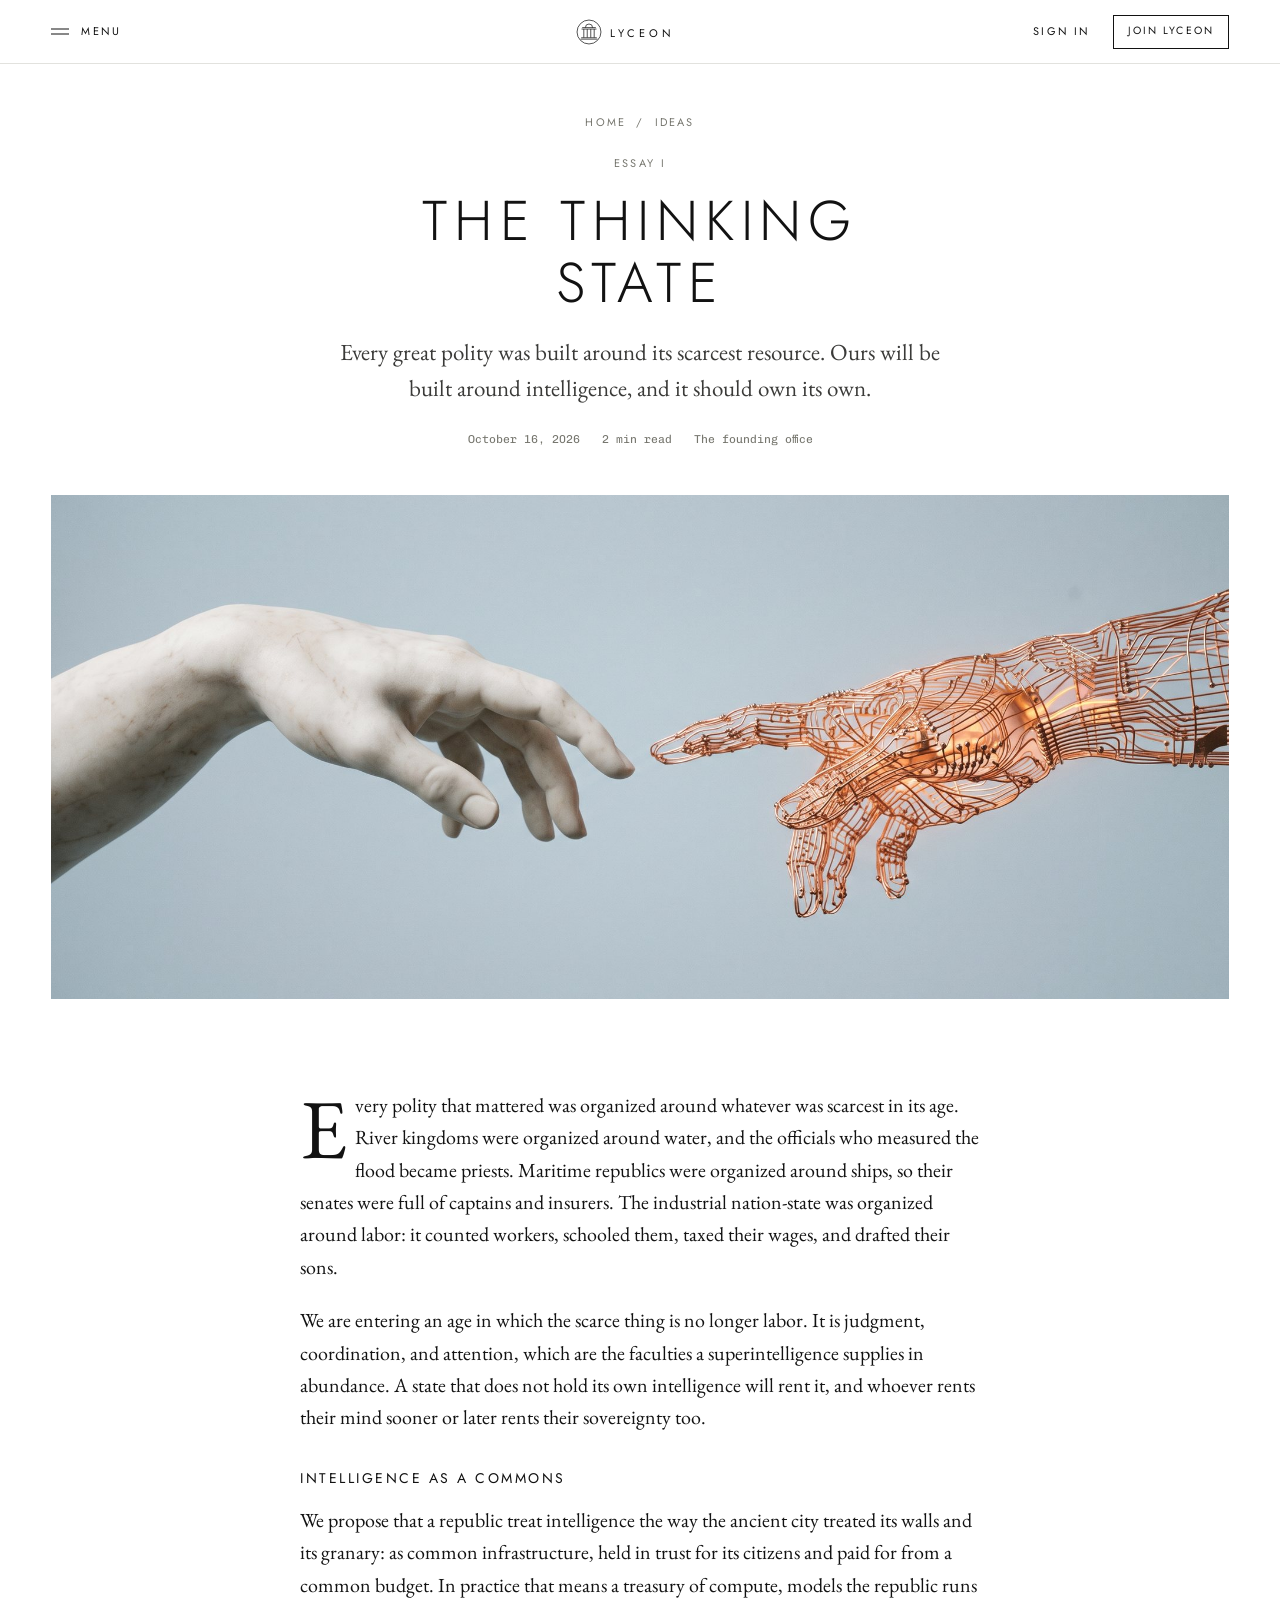
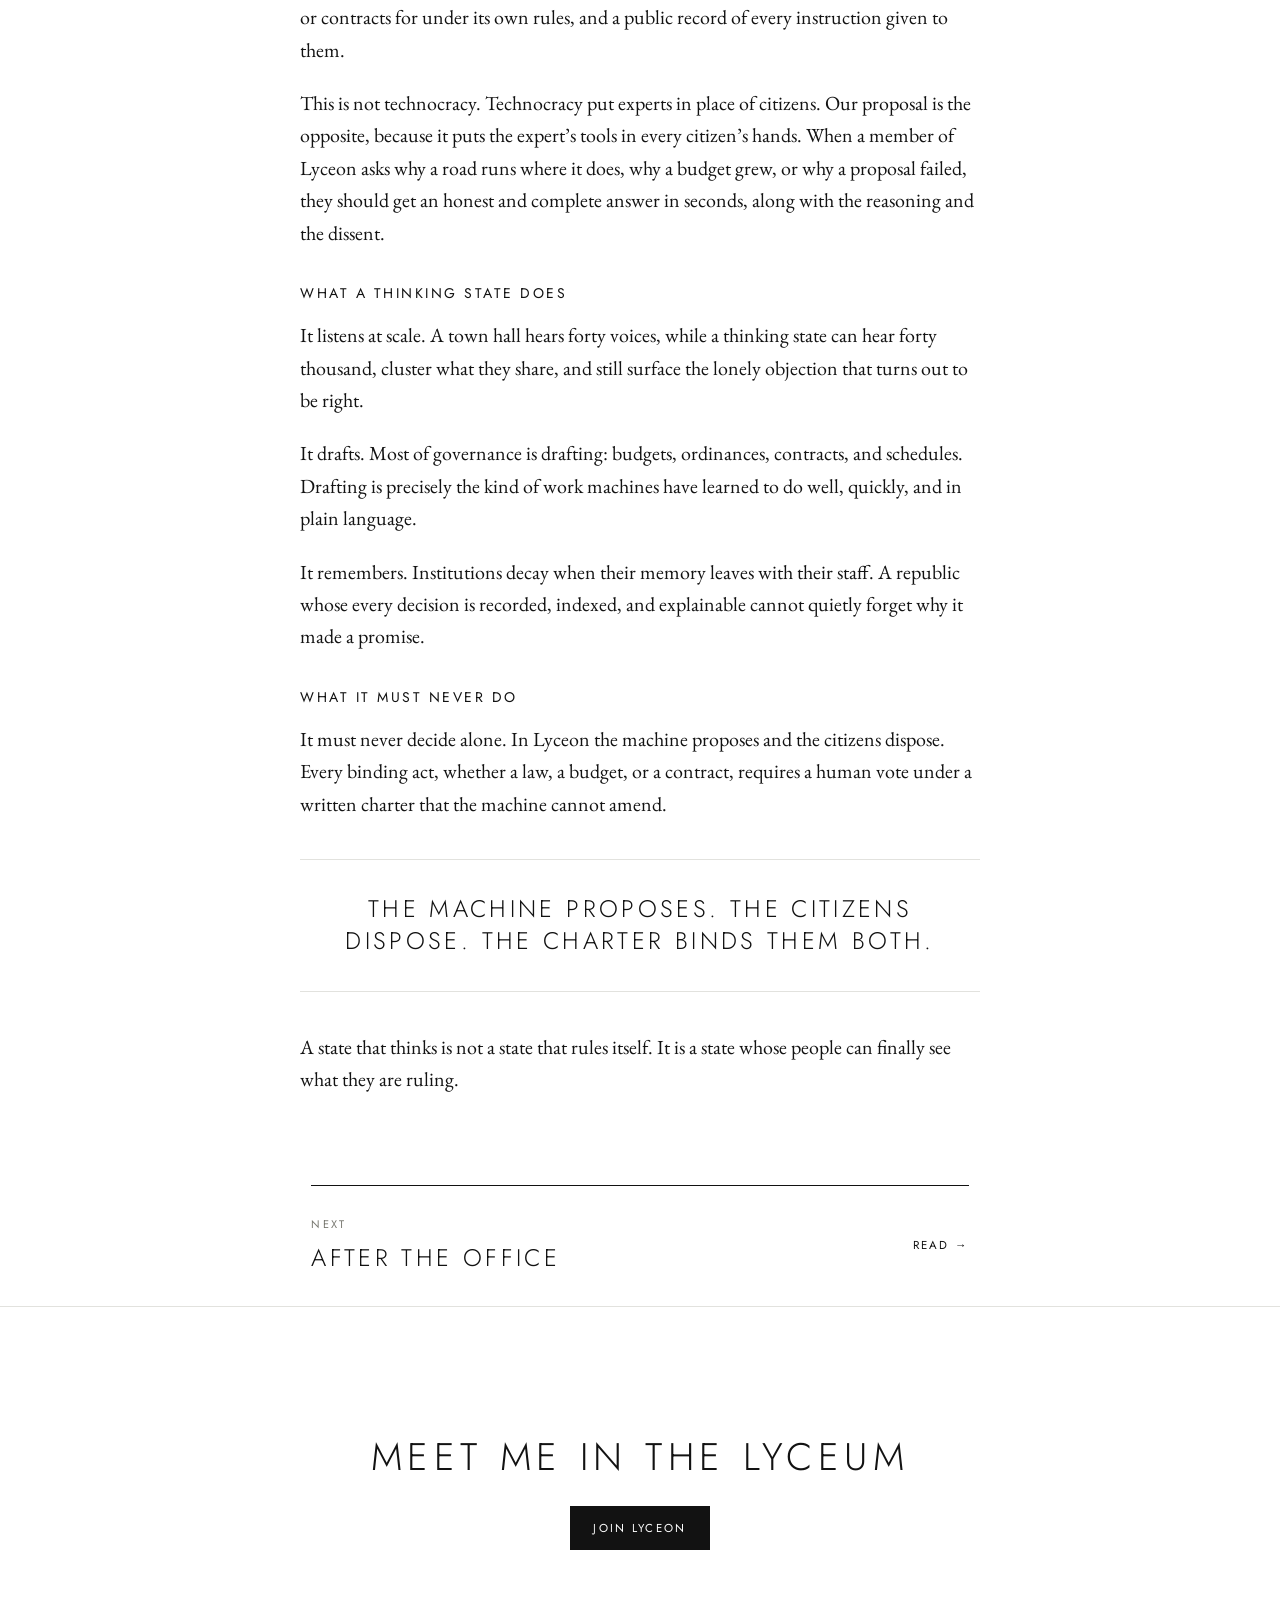
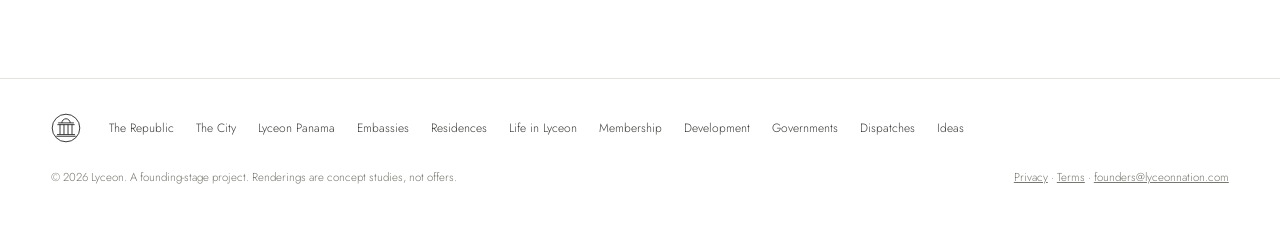
==== article.html @ a90b7296 "LYCEON · remix completo: home, ciudad 3D, Panamá, embajada, vecindario, despachos, ideas, solicitud " ====
<!doctype html>
<html lang="en">
<head>
<meta charset="utf-8">
<meta name="viewport" content="width=device-width,initial-scale=1">
<link rel="icon" href="img/icon.svg" type="image/svg+xml">
<link rel="preconnect" href="https://fonts.googleapis.com"><link rel="preconnect" href="https://fonts.gstatic.com" crossorigin>
<link href="https://fonts.googleapis.com/css2?family=Chivo+Mono:wght@300;400&family=EB+Garamond:ital,wght@0,400;0,500;1,400&family=Jost:wght@300;400;500&display=swap" rel="stylesheet">
<link rel="stylesheet" href="css/site.css">
<link rel="stylesheet" href="css/home.css">
<link rel="stylesheet" href="css/pages.css">
<title>Lyceon</title>
<meta name="description" content="">
</head>
<body>
<article>
  <header class="art-hero wrap center">
    <div class="crumbs" style="justify-content:center"><a href="index.html">Home</a><span>/</span><a href="content.html" id="crumb">Ideas</a></div>
    <div class="eyebrow mt-24" id="kicker"></div>
    <h1 id="title"></h1>
    <p class="dek" id="dek"></p>
    <div class="art-meta" id="meta"></div>
  </header>
  <div class="wrap art-cover"><div class="img"><img id="cover" alt=""></div></div>
  <div class="wrap"><div class="prose" id="body"></div></div>
  <div class="wrap" style="max-width:760px"><div id="next"></div></div>
</article>
<script type="module" src="js/site.js"></script>
<script type="module">
import { ALL, ESSAYS, DISPATCHES, readMin } from './js/content.js';
import { CONFIG } from './js/config.js';
import { esc } from './js/site.js';
const slug = new URLSearchParams(location.search).get('a');
const e = ALL.find(x => x.slug === slug) || ESSAYS[0];
const isEssay = ESSAYS.includes(e);
const list = isEssay ? ESSAYS : DISPATCHES;
document.title = e.title + ' · ' + CONFIG.name;
document.querySelector('meta[name=description]').content = e.dek;
document.querySelector('#crumb').textContent = isEssay ? 'Ideas' : 'Dispatches';
document.querySelector('#crumb').href = isEssay ? 'content.html' : 'news.html';
document.querySelector('#kicker').textContent = (e.kicker || e.kind) + (e.n && e.n !== '—' ? ' ' + e.n : '');
document.querySelector('#title').textContent = e.title;
document.querySelector('#dek').textContent = e.dek;
document.querySelector('#meta').innerHTML = `<span>${esc(e.date)}</span><span>${readMin(e)} min read</span><span>The founding office</span>`;
document.querySelector('#cover').src = e.cover;
document.querySelector('#body').innerHTML = e.body;
const n = list[(list.indexOf(e) + 1) % list.length];
document.querySelector('#next').innerHTML = `<a class="next-art" href="article.html?a=${n.slug}"><div><div class="eyebrow">Next</div><h3>${esc(n.title)}</h3></div><span class="link-arrow">Read →</span></a>`;
</script>
</body>
</html>
---- css/site.css ----
/* LYCEON · sistema visual compartido */
:root{
  --bg:#ffffff; --paper:#f5f5f3; --paper-2:#efefec; --ink:#121212; --ink-2:#3a3a38; --muted:#77776f;
  --line:#e2e2de; --line-2:#cfcfca; --night:#0e0e0d; --steel:#b9bcbf;
  --sans:"Jost",Futura,"Futura PT","Helvetica Neue",Arial,sans-serif;
  --serif:"EB Garamond",Garamond,Georgia,serif;
  --mono:"Chivo Mono",ui-monospace,Menlo,monospace;
  --pad:clamp(16px,4vw,56px); --max:1320px; --hdr:64px;
}
*{box-sizing:border-box;margin:0;padding:0}
html{scroll-behavior:smooth;-webkit-text-size-adjust:100%}
body{background:var(--bg);color:var(--ink);font-family:var(--serif);font-size:17px;line-height:1.55;-webkit-font-smoothing:antialiased;overflow-x:hidden}
img,video,canvas,svg{display:block;max-width:100%}
a{color:inherit}
button{font:inherit;color:inherit;background:none;border:0;cursor:pointer}
::selection{background:var(--ink);color:#fff}

/* tipografía */
.eyebrow{font-family:var(--sans);font-size:11px;letter-spacing:.22em;text-transform:uppercase;color:var(--muted);font-weight:400}
.mono{font-family:var(--mono);font-size:12px;letter-spacing:.02em}
.h-xl,.h-lg,.h-md,.h-sm{font-family:var(--sans);text-transform:uppercase;font-weight:300;letter-spacing:.14em;line-height:1.12}
.h-xl{font-size:clamp(30px,4.6vw,60px)}
.h-lg{font-size:clamp(24px,3vw,40px)}
.h-md{font-size:clamp(19px,2vw,26px)}
.h-sm{font-size:14px;letter-spacing:.2em;font-weight:400}
.lede{font-family:var(--serif);font-size:clamp(20px,2vw,27px);line-height:1.32;color:var(--ink)}
.body{font-size:16px;color:var(--ink-2);line-height:1.6;font-family:var(--sans);font-weight:300}
.caption{font-family:var(--sans);font-size:11.5px;color:var(--muted);letter-spacing:.02em;font-weight:300;margin-top:10px}
.pre{white-space:pre-line}

/* botones */
.btn{display:inline-flex;align-items:center;justify-content:center;gap:10px;height:44px;padding:0 22px;font-family:var(--sans);font-size:11.5px;letter-spacing:.2em;text-transform:uppercase;text-decoration:none;border:1px solid var(--ink);background:var(--ink);color:#fff;transition:background .25s,color .25s,border-color .25s;white-space:nowrap}
.btn:hover{background:#fff;color:var(--ink)}
.btn.ghost{background:transparent;color:var(--ink)}
.btn.ghost:hover{background:var(--ink);color:#fff}
.btn.light{background:transparent;color:#fff;border-color:rgba(255,255,255,.75)}
.btn.light:hover{background:#fff;color:var(--ink)}
.btn.sm{height:36px;padding:0 16px;font-size:10.5px}
.link-arrow{font-family:var(--sans);font-size:11.5px;letter-spacing:.2em;text-transform:uppercase;text-decoration:none;display:inline-flex;gap:10px;align-items:center}
.link-arrow:hover{text-decoration:underline;text-underline-offset:5px}

/* layout */
.wrap{max-width:var(--max);margin:0 auto;padding:0 var(--pad)}
.sec{padding:clamp(72px,10vw,140px) 0;border-top:1px solid var(--line)}
.sec.flush{border-top:0}
.sec.paper{background:var(--paper)}
.split{display:grid;grid-template-columns:1fr 1fr;gap:clamp(28px,5vw,80px);align-items:start}
.split .r{max-width:560px}
.stack>*+*{margin-top:18px}
.rule{height:1px;background:var(--line);border:0}
.dash{width:28px;height:1px;background:var(--ink);margin-bottom:22px}
@media (max-width:860px){.split{grid-template-columns:1fr}.split .r{max-width:none}}

/* header */
.hdr{position:fixed;inset:0 0 auto 0;height:var(--hdr);z-index:50;display:grid;grid-template-columns:1fr auto 1fr;align-items:center;padding:0 var(--pad);transition:background .35s,border-color .35s,color .35s;border-bottom:1px solid transparent;color:var(--ink)}
.hdr.on-dark{color:#fff}
.hdr.solid{background:rgba(255,255,255,.94);backdrop-filter:blur(10px);-webkit-backdrop-filter:blur(10px);border-color:var(--line);color:var(--ink)}
.hdr .menu-btn{justify-self:start;font-family:var(--sans);font-size:11px;letter-spacing:.22em;text-transform:uppercase;display:flex;align-items:center;gap:12px;height:40px}
.hdr .menu-btn i{display:block;width:18px;height:1px;background:currentColor;box-shadow:0 5px 0 currentColor;transform:translateY(-2.5px)}
.hdr .logo{justify-self:center;text-decoration:none;display:flex;align-items:center;gap:10px}
.hdr .logo svg{height:26px;width:auto}
.hdr .acts{justify-self:end;display:flex;gap:10px;align-items:center}
.hdr .acts .signin{font-family:var(--sans);font-size:11px;letter-spacing:.2em;text-transform:uppercase;text-decoration:none;padding:0 12px}
.hdr .acts .btn{height:34px;padding:0 14px;font-size:10.5px;background:transparent;color:currentColor;border-color:currentColor}
.hdr .acts .btn:hover{background:currentColor}
.hdr.on-dark .acts .btn:hover{color:var(--ink)}
.hdr.solid .acts .btn:hover,.hdr:not(.on-dark) .acts .btn:hover{color:#fff;background:var(--ink)}
@media (max-width:640px){.hdr .acts .signin{display:none}.hdr .menu-btn span{display:none}}

/* menú */
.menu{position:fixed;inset:0;z-index:80;background:#fff;display:grid;grid-template-columns:minmax(0,1.1fr) minmax(0,1fr);opacity:0;pointer-events:none;transition:opacity .35s}
.menu.open{opacity:1;pointer-events:auto}
.menu .col{padding:calc(var(--hdr) + 28px) var(--pad) 40px;overflow:auto}
.menu .close{position:absolute;top:0;left:var(--pad);height:var(--hdr);display:flex;align-items:center;gap:12px;font-family:var(--sans);font-size:11px;letter-spacing:.22em;text-transform:uppercase}
.menu nav a{display:flex;justify-content:space-between;align-items:baseline;padding:15px 0;border-bottom:1px solid var(--line);text-decoration:none;font-family:var(--sans);text-transform:uppercase;letter-spacing:.14em;font-weight:300;font-size:clamp(18px,2.2vw,26px);transition:padding .25s}
.menu nav a:hover{padding-left:10px}
.menu nav a small{font-family:var(--mono);font-size:11px;letter-spacing:0;color:var(--muted);text-transform:none}
.menu .art{background:var(--night);color:#fff;position:relative;overflow:hidden}
.menu .art img{position:absolute;inset:0;width:100%;height:100%;object-fit:cover;opacity:.85}
.menu .art .cap{position:absolute;left:var(--pad);right:var(--pad);bottom:40px}
.menu .ctas{display:flex;gap:10px;margin-top:30px;flex-wrap:wrap}
@media (max-width:860px){.menu{grid-template-columns:1fr}.menu .art{display:none}}

/* footer */
.cta-band{padding:clamp(80px,10vw,130px) 0;text-align:center;border-top:1px solid var(--line)}
.cta-band .h-lg{margin-bottom:28px}
.ftr{border-top:1px solid var(--line);padding:34px 0 40px}
.ftr .row{display:flex;gap:28px;align-items:center;flex-wrap:wrap}
.ftr .row svg{height:30px;width:auto}
.ftr nav{display:flex;gap:22px;flex-wrap:wrap;flex:1}
.ftr nav a{font-family:var(--sans);font-size:12px;text-decoration:none;color:var(--ink-2);font-weight:300}
.ftr nav a:hover{color:var(--ink);text-decoration:underline;text-underline-offset:4px}
.ftr .legal{margin-top:26px;display:flex;justify-content:space-between;gap:20px;flex-wrap:wrap;font-family:var(--sans);font-size:11.5px;color:var(--muted);font-weight:300}
.ftr .legal a{color:var(--muted)}

/* tarjetas e imágenes */
.card{border:1px solid var(--line);background:#fff}
.img{position:relative;overflow:hidden;background:var(--paper-2)}
.img img{width:100%;height:100%;object-fit:cover;transition:transform 1.4s cubic-bezier(.2,.7,.2,1)}
.img.zoom:hover img{transform:scale(1.035)}
.ratio-16{aspect-ratio:16/9}.ratio-4{aspect-ratio:4/3}.ratio-3{aspect-ratio:3/4}.ratio-1{aspect-ratio:1}.ratio-21{aspect-ratio:21/9}
.tag{display:inline-block;font-family:var(--mono);font-size:10.5px;padding:3px 7px;border:1px solid var(--line-2);color:var(--muted)}

/* revelado al hacer scroll */
.rv{opacity:0;transform:translateY(18px);transition:opacity .9s ease,transform .9s cubic-bezier(.2,.7,.2,1)}
.rv.in{opacity:1;transform:none}
@media (prefers-reduced-motion:reduce){.rv{opacity:1;transform:none;transition:none}html{scroll-behavior:auto}}

/* formulario */
.field{display:block;margin-bottom:18px}
.field span{display:block;font-family:var(--sans);font-size:10.5px;letter-spacing:.2em;text-transform:uppercase;color:var(--muted);margin-bottom:8px}
.field input,.field select,.field textarea{width:100%;font:inherit;font-family:var(--sans);font-weight:300;font-size:16px;padding:12px 14px;border:1px solid var(--line-2);background:#fff;color:var(--ink);border-radius:0;outline:none;transition:border-color .2s}
.field textarea{min-height:110px;resize:vertical}
.field input:focus,.field select:focus,.field textarea:focus{border-color:var(--ink)}
.chips{display:flex;flex-wrap:wrap;gap:8px}
.chip{font-family:var(--sans);font-size:12px;font-weight:300;padding:8px 13px;border:1px solid var(--line-2);background:#fff;transition:all .2s}
.chip[aria-pressed="true"]{background:var(--ink);color:#fff;border-color:var(--ink)}

/* utilidades */
.center{text-align:center}
.mt-8{margin-top:8px}.mt-16{margin-top:16px}.mt-24{margin-top:24px}.mt-40{margin-top:40px}.mt-64{margin-top:64px}
.hide-sm{}
@media (max-width:640px){.hide-sm{display:none!important}}
.sr{position:absolute!important;width:1px;height:1px;overflow:hidden;clip:rect(0 0 0 0)}
.page-top{padding-top:calc(var(--hdr) + clamp(36px,6vw,80px))}
.crumbs{font-family:var(--sans);font-size:11px;letter-spacing:.2em;text-transform:uppercase;color:var(--muted);display:flex;gap:10px}
.crumbs a{text-decoration:none}
.crumbs a:hover{color:var(--ink)}
.btn:disabled{opacity:.3;cursor:not-allowed}.btn:disabled:hover{background:var(--ink);color:#fff}
@media (max-width:640px){.hdr{grid-template-columns:auto 1fr auto;gap:10px}.hdr .logo svg{height:19px}.hdr .acts .btn{padding:0 10px;font-size:9.5px;letter-spacing:.12em;height:32px}}
@media (max-width:360px){.hdr .acts .btn span{display:none}}
.mosaic>*,.life-grid>*,.gallery>*,.two-up>*,.news-grid>*,.ideas-grid>*,.split>*,.member>*,.duo>*,.emb-grid>*,.emb-photos>*,.stat-row>*,.campaign>*,.why>*,.spaces>*,.steps3>*{min-width:0}
---- css/home.css ----
/* LYCEON · página principal y piezas reutilizadas por city/panama */

/* hero */
.hero{position:relative;height:100svh;min-height:600px;color:#fff;overflow:hidden;background:#9fb0b4}
.hero-media{position:absolute;inset:0}
.hero-media img{width:100%;height:100%;object-fit:cover;transform-origin:62% 55%;animation:kb 38s ease-in-out infinite alternate}
@keyframes kb{from{transform:scale(1.02) translate3d(0,0,0)}to{transform:scale(1.12) translate3d(-1.5%,-1%,0)}}
.hero-haze{position:absolute;inset:0;width:100%;height:100%;pointer-events:none;mix-blend-mode:screen;opacity:.55}
.hero::after{content:"";position:absolute;inset:0;background:linear-gradient(180deg,rgba(0,0,0,.28) 0%,rgba(0,0,0,0) 22%,rgba(0,0,0,0) 48%,rgba(0,0,0,.42) 100%);pointer-events:none}
.hero-in{position:absolute;left:0;right:0;bottom:clamp(70px,12vh,130px);z-index:2;text-align:center;padding:0 var(--pad)}
.hero-in .h-xl{font-size:clamp(26px,3.6vw,48px);letter-spacing:.2em;text-shadow:0 1px 30px rgba(0,0,0,.25)}
.hero-sub{font-family:var(--serif);font-size:clamp(17px,1.5vw,21px);margin:18px auto 0;max-width:640px;text-shadow:0 1px 20px rgba(0,0,0,.35)}
.hero-ctas{display:flex;gap:26px;justify-content:center;align-items:center;margin-top:30px;flex-wrap:wrap}
.hero-ctas .link-arrow{color:#fff}
.hero-scroll{position:absolute;left:50%;bottom:22px;transform:translateX(-50%);z-index:2;width:1px;height:40px;overflow:hidden}
.hero-scroll span{display:block;width:1px;height:40px;background:#fff;animation:drip 2.4s ease-in-out infinite}
@keyframes drip{0%{transform:translateY(-40px)}60%,100%{transform:translateY(40px)}}

/* república */
.flag{width:100%;max-width:520px;height:auto;margin-top:28px;background:transparent}
.pillars{list-style:none;border-top:1px solid var(--line)}
.pillars li{display:grid;grid-template-columns:44px 1fr;gap:12px;padding:16px 0;border-bottom:1px solid var(--line);font-family:var(--sans);font-weight:300;font-size:15px;color:var(--ink-2)}
.pillars b{font-weight:500;color:var(--ink)}
.pillars .mono{color:var(--muted);padding-top:2px}

/* despachos */
.row-head{display:flex;justify-content:space-between;align-items:baseline;margin-bottom:28px;gap:20px}
.news-grid{display:grid;grid-template-columns:repeat(4,1fr);gap:clamp(16px,2vw,28px)}
.news-card{text-decoration:none;display:block;border-top:1px solid var(--ink);padding-top:16px}
.news-card .src{font-family:var(--sans);font-size:11px;letter-spacing:.2em;text-transform:uppercase}
.news-card .dt{font-family:var(--mono);font-size:11px;color:var(--muted);margin-top:4px}
.news-card h3{font-family:var(--serif);font-weight:400;font-size:19px;line-height:1.28;margin-top:14px}
.news-card:hover h3{text-decoration:underline;text-underline-offset:4px;text-decoration-thickness:1px}
@media (max-width:980px){.news-grid{grid-template-columns:1fr 1fr}}
@media (max-width:560px){.news-grid{grid-template-columns:1fr}}

/* ciudad */
.city-head{display:flex;justify-content:space-between;align-items:flex-end;gap:24px;margin-top:16px;flex-wrap:wrap}
.credit{text-align:right}
.credit-mark{display:flex;align-items:center;gap:10px;justify-content:flex-end;margin-top:6px}
.credit-mark b{font-family:var(--sans);font-weight:500;font-size:22px;letter-spacing:.06em}
.credit-mark span{font-family:var(--sans);font-size:11px;font-weight:300;color:var(--ink-2)}
.stat-row{display:grid;grid-template-columns:1fr 1fr;gap:16px;margin-top:40px}
.stat{padding:26px 26px 22px}
.stat .num{font-family:var(--serif);font-size:clamp(34px,4vw,52px);line-height:1;margin-bottom:14px;font-variant-numeric:lining-nums tabular-nums}
.stat .caption{margin-top:6px}
.stat .bar{height:2px;background:var(--line);margin-top:14px;position:relative;overflow:hidden}
.stat .bar i{position:absolute;inset:0 auto 0 0;background:var(--ink);width:0;transition:width 1.6s cubic-bezier(.2,.7,.2,1)}
@media (max-width:640px){.stat-row{grid-template-columns:1fr}}
.wrap-wide{max-width:1600px;margin:24px auto 0;padding:0 var(--pad)}
.city3d{position:relative;height:min(78vh,760px);min-height:440px;background:#fff;border:1px solid var(--line);overflow:hidden;touch-action:none;cursor:grab}
.city3d:active{cursor:grabbing}
.city3d canvas{position:absolute;inset:0;width:100%!important;height:100%!important}
.c3-loading{position:absolute;inset:0;display:grid;place-items:center;background:#fff;transition:opacity .8s;z-index:3;pointer-events:none}
.c3-loading.done{opacity:0}
.c3-ui{position:absolute;left:0;right:0;bottom:0;display:flex;align-items:center;gap:18px;padding:14px 16px;border-top:1px solid var(--line);background:rgba(255,255,255,.9);backdrop-filter:blur(6px);z-index:2;flex-wrap:wrap}
.c3-views{display:flex;gap:4px;flex:1}
.c3-views button,.c3-tools button{font-family:var(--sans);font-size:11px;letter-spacing:.18em;text-transform:uppercase;padding:8px 12px;border:1px solid transparent;color:var(--muted)}
.c3-views button[aria-selected="true"]{border-color:var(--ink);color:var(--ink)}
.c3-views button:hover,.c3-tools button:hover{color:var(--ink)}
.c3-tools{display:flex;gap:2px}
.c3-tools button[data-act="in"],.c3-tools button[data-act="out"]{font-size:16px;letter-spacing:0;padding:4px 12px;border:1px solid var(--line)}
.c3-hint{position:absolute;top:14px;left:16px;color:var(--muted);z-index:2;font-size:11px}
.campaign{display:grid;grid-template-columns:1fr 1fr;gap:40px;padding:34px;margin-top:16px;align-items:end}
.campaign .ctas{display:flex;gap:10px;flex-wrap:wrap}
@media (max-width:860px){.campaign{grid-template-columns:1fr;padding:24px}.c3-label{display:none}}

/* residencias */
.mosaic{display:grid;grid-template-columns:repeat(6,1fr);gap:16px}
.mosaic figure{position:relative}
.mosaic figure:nth-child(1){grid-column:span 4}.mosaic figure:nth-child(2){grid-column:span 2}
.mosaic figure:nth-child(3){grid-column:span 2}.mosaic figure:nth-child(4){grid-column:span 4}
.mosaic figure:nth-child(5){grid-column:span 3}.mosaic figure:nth-child(6){grid-column:span 3}
.mosaic figure:nth-child(7){grid-column:span 6}
.mosaic .img{height:100%;min-height:240px}
.mosaic figure:nth-child(7) .img{aspect-ratio:21/8}
.mosaic figcaption{position:absolute;left:14px;bottom:12px;color:#fff;font-family:var(--sans);font-size:10.5px;letter-spacing:.2em;text-transform:uppercase;text-shadow:0 1px 12px rgba(0,0,0,.5);pointer-events:none}
@media (max-width:760px){.mosaic{grid-template-columns:1fr 1fr}.mosaic figure{grid-column:span 1!important}.mosaic figure:nth-child(1),.mosaic figure:nth-child(7){grid-column:span 2!important}.mosaic .img{min-height:150px}}
.two-up{display:grid;grid-template-columns:1fr 1fr;gap:16px}
@media (max-width:640px){.two-up{grid-template-columns:1fr}}

/* demo IA */
.demo{background:#fff}
.demo-top{display:flex;justify-content:space-between;align-items:center;padding:14px 20px;border-bottom:1px solid var(--line);font-family:var(--sans);font-size:12px;font-weight:300}
.demo-tabs{display:grid;grid-template-columns:repeat(3,1fr);border-bottom:1px solid var(--line)}
.demo-tabs button{text-align:left;padding:14px 20px;font-family:var(--sans);font-size:12px;font-weight:300;color:var(--muted);position:relative;border-right:1px solid var(--line)}
.demo-tabs button:last-child{border-right:0}
.demo-tabs button[aria-selected="true"]{color:var(--ink);background:var(--paper)}
.demo-tabs button i{position:absolute;left:0;bottom:-1px;height:2px;background:var(--ink);width:0}
.demo-tabs button[aria-selected="true"] i{animation:fill var(--dur,9s) linear forwards}
@keyframes fill{to{width:100%}}
.demo-body{padding:26px 20px 30px;min-height:430px;display:grid;grid-template-columns:minmax(0,1fr) minmax(0,1.25fr);gap:34px}
.demo-q .eyebrow{font-size:10px}
.demo-q h4{font-family:var(--serif);font-weight:400;font-size:clamp(22px,2.2vw,30px);line-height:1.2;margin-top:10px}
.demo-q p{margin-top:12px}
.demo-log{margin-top:22px;font-family:var(--mono);font-size:11.5px;color:var(--ink-2);display:grid;gap:7px}
.demo-log div{opacity:0;transform:translateY(4px);transition:all .4s}
.demo-log div.on{opacity:1;transform:none}
.demo-log div::before{content:"→ ";color:var(--muted)}
.demo-vis{border:1px solid var(--line);background:var(--paper);padding:18px;position:relative;min-height:360px;overflow:hidden}
.dv-title{font-family:var(--sans);font-size:10.5px;letter-spacing:.2em;text-transform:uppercase;color:var(--muted);display:flex;justify-content:space-between}
.people{display:grid;grid-template-columns:repeat(24,1fr);gap:4px;margin-top:16px}
.people i{aspect-ratio:1;border-radius:50%;background:var(--line-2);transition:background .5s,transform .5s}
.people i.y{background:var(--ink)}
.people i.f{background:#8a8a84}
.bars{margin-top:18px;display:grid;gap:9px}
.bars .b{display:grid;grid-template-columns:120px 1fr 44px;gap:10px;align-items:center;font-family:var(--sans);font-size:12px;font-weight:300}
.bars .b span:last-child{font-family:var(--mono);font-size:11px;text-align:right}
.bars .t{height:6px;background:#e6e6e1;position:relative}
.bars .t i{position:absolute;inset:0 auto 0 0;background:var(--ink);width:0;transition:width 1.2s cubic-bezier(.2,.7,.2,1)}
.doc{background:#fff;border:1px solid var(--line);padding:18px 18px 8px;margin-top:14px;font-family:var(--sans);font-weight:300;font-size:13px}
.doc h5{font-family:var(--serif);font-weight:400;font-size:20px}
.doc .ln{display:flex;justify-content:space-between;padding:7px 0;border-top:1px solid var(--line);opacity:0;transition:opacity .4s}
.doc .ln.on{opacity:1}
.doc .ln b{font-weight:500}
.votes{display:flex;gap:10px;margin-top:14px;align-items:center;font-family:var(--mono);font-size:11px}
.votes .t{flex:1;height:8px;background:#e6e6e1;display:flex}
.votes .t i{height:100%;transition:width 1.2s}
.steps{margin-top:16px;display:grid;gap:0}
.steps .s{display:grid;grid-template-columns:22px 1fr auto;gap:12px;align-items:center;padding:11px 0;border-top:1px solid var(--line);font-family:var(--sans);font-size:13px;font-weight:300;opacity:.35;transition:opacity .4s}
.steps .s.on{opacity:1}
.steps .s .k{width:14px;height:14px;border:1px solid var(--ink);border-radius:50%;position:relative}
.steps .s.done .k{background:var(--ink)}
.steps .s .mono{color:var(--muted)}
.demo-foot{border-top:1px solid var(--line);padding:16px 20px;display:flex;justify-content:space-between;gap:20px;align-items:center;flex-wrap:wrap}
@media (max-width:860px){.demo-body{grid-template-columns:1fr}.people{grid-template-columns:repeat(16,1fr)}.bars .b{grid-template-columns:96px 1fr 40px}}

/* vida */
.life-grid{display:grid;grid-template-columns:repeat(12,1fr);grid-auto-rows:clamp(120px,13vw,190px);gap:12px}
.life-grid figure{position:relative}
.life-grid .img{height:100%}
.life-grid figure:nth-child(1){grid-column:span 3;grid-row:span 2}
.life-grid figure:nth-child(2){grid-column:span 3;grid-row:span 1}
.life-grid figure:nth-child(3){grid-column:span 3;grid-row:span 2}
.life-grid figure:nth-child(4){grid-column:span 3;grid-row:span 2}
.life-grid figure:nth-child(5){grid-column:span 3;grid-row:span 1}
.life-grid figure:nth-child(6){grid-column:span 12;grid-row:span 1}
.life-grid figcaption{position:absolute;left:12px;bottom:10px;color:#fff;font-family:var(--sans);font-size:10px;letter-spacing:.2em;text-transform:uppercase;text-shadow:0 1px 10px rgba(0,0,0,.6)}
@media (max-width:760px){.life-grid{grid-template-columns:1fr 1fr;grid-auto-rows:150px}.life-grid figure{grid-column:span 1!important;grid-row:span 1!important}.life-grid figure:nth-child(6){grid-column:span 2!important}}
.for-strip{display:flex;flex-wrap:wrap;gap:12px 40px;margin-top:18px;align-items:center}
.for-strip span{font-family:var(--sans);text-transform:uppercase;letter-spacing:.24em;font-size:14px;font-weight:400;color:var(--ink-2)}

/* tarjeta de acero */
.member{display:grid;grid-template-columns:1fr 1fr;gap:clamp(30px,6vw,90px);align-items:center}
@media (max-width:900px){.member{grid-template-columns:1fr}}
.card-stage{perspective:1400px}
.steel{position:relative;width:min(100%,330px);aspect-ratio:54/85.6;margin:0 auto;transform-style:preserve-3d;transition:transform .9s cubic-bezier(.2,.7,.2,1);outline:none}
.steel.fast{transition:transform .12s linear}
.steel .face{position:absolute;inset:0;border-radius:18px;overflow:hidden;backface-visibility:hidden;-webkit-backface-visibility:hidden;color:#2b2d30;
  background:linear-gradient(135deg,#d9dcdf 0%,#b4b8bc 22%,#e8eaec 45%,#9da2a7 70%,#cfd2d5 100%);
  box-shadow:0 30px 60px -20px rgba(0,0,0,.35),0 2px 0 rgba(255,255,255,.6) inset,0 -1px 0 rgba(0,0,0,.2) inset}
.steel .back{transform:rotateY(180deg)}
.steel .brush{position:absolute;inset:0;opacity:.55;mix-blend-mode:multiply;background:repeating-linear-gradient(90deg,rgba(0,0,0,.05) 0 1px,rgba(255,255,255,.06) 1px 2px,rgba(0,0,0,.03) 2px 4px)}
.steel .sheen{position:absolute;inset:-40%;background:radial-gradient(closest-side,rgba(255,255,255,.75),rgba(255,255,255,0) 70%);mix-blend-mode:soft-light;transform:translate(var(--sx,0%),var(--sy,0%));transition:transform .15s}
.steel .em{position:absolute;left:50%;top:38%;width:42%;transform:translate(-50%,-50%);color:#3a3d41;filter:drop-shadow(0 1px 0 rgba(255,255,255,.7))}
.steel .em svg{width:100%;height:auto}
.steel .nm{position:absolute;left:0;right:0;top:64%;text-align:center;font-family:var(--sans);font-size:clamp(14px,1.6vw,18px);letter-spacing:.5em;text-transform:uppercase;text-shadow:0 1px 0 rgba(255,255,255,.7);padding-left:.5em}
.steel .no{position:absolute;left:0;right:0;bottom:7%;text-align:center;font-size:10px;letter-spacing:.14em;text-transform:uppercase;color:#4a4d51;text-shadow:0 1px 0 rgba(255,255,255,.6)}
.steel .charter{position:absolute;left:12%;right:12%;top:20%;font-family:var(--serif);font-style:italic;font-size:clamp(16px,1.6vw,20px);line-height:1.35;text-align:center;text-shadow:0 1px 0 rgba(255,255,255,.7)}
.steel .sig{position:absolute;left:14%;right:14%;top:62%;text-align:left}
.steel .sig span{display:block;height:1px;background:#4a4d51;opacity:.6}
.steel .sig em{font-family:var(--sans);font-style:normal;font-size:10px;letter-spacing:.2em;text-transform:uppercase;color:#4a4d51;display:block;margin-top:6px}
.card-cap{display:flex;justify-content:space-between;gap:16px;align-items:flex-end;margin:26px auto 0;width:min(100%,330px)}
.card-acts{display:flex;gap:4px}
.card-acts button{font-family:var(--sans);font-size:11px;font-weight:300;padding:6px 8px;color:var(--ink-2)}
.card-acts button:hover{text-decoration:underline;text-underline-offset:4px}
.card-modal{position:fixed;inset:0;z-index:90;background:rgba(245,245,243,.97);display:grid;place-items:center;opacity:0;pointer-events:none;transition:opacity .35s;perspective:1600px}
.card-modal.open{opacity:1;pointer-events:auto}
.card-modal .slot{width:min(80vw,520px)}
.card-modal .slot .steel{width:100%}
.card-modal .x{position:absolute;top:18px;right:22px;font-size:18px;padding:10px}
.feats{list-style:none;border-top:1px solid var(--line)}
.feats li{padding:16px 0;border-bottom:1px solid var(--line);display:grid;gap:4px}
.feats b{font-family:var(--sans);font-weight:500;font-size:14px}
.feats span{font-family:var(--sans);font-weight:300;font-size:14px;color:var(--ink-2)}
.tiers{display:grid;grid-template-columns:1fr 1fr;gap:12px}
.tier{border:1px solid var(--line);padding:18px}
.tier.steel-t{background:linear-gradient(135deg,#f3f4f5,#e3e5e7)}

/* ideas */
.ideas-grid{display:grid;grid-template-columns:repeat(3,1fr);gap:clamp(16px,2vw,28px)}
.idea{text-decoration:none;display:block}
.idea .img{aspect-ratio:4/3}
.idea h3{font-family:var(--sans);text-transform:uppercase;letter-spacing:.16em;font-weight:400;font-size:13.5px;margin-top:16px}
.idea p{font-family:var(--serif);font-size:16px;color:var(--ink-2);margin-top:6px;line-height:1.4}
.idea:hover h3{text-decoration:underline;text-underline-offset:5px}
@media (max-width:860px){.ideas-grid{grid-template-columns:1fr 1fr}}
@media (max-width:560px){.ideas-grid{grid-template-columns:1fr}}
@media (max-width:760px){.mosaic figure:nth-child(7) .img{aspect-ratio:auto;height:170px;min-height:0}}
---- css/pages.css ----
/* LYCEON · páginas interiores (city, panama, embassy, news, content, article, join, neighborhood) */

/* city */
.city3d.tall{height:min(80vh,800px)}
.progress{display:grid;grid-template-columns:1fr 1fr auto;gap:34px;padding:30px;align-items:end}
.p-big{display:flex;align-items:baseline;gap:12px;margin-top:14px;flex-wrap:wrap}
.p-big span{font-family:var(--serif);font-size:clamp(36px,4vw,54px);line-height:1;font-variant-numeric:lining-nums tabular-nums}
.p-big small{font-family:var(--sans);font-weight:300;font-size:13px;color:var(--ink-2)}
.p-bar{height:3px;background:var(--line);margin-top:16px;position:relative;overflow:hidden}
.p-bar i{position:absolute;inset:0 auto 0 0;width:0;background:var(--ink);transition:width 1.8s cubic-bezier(.2,.7,.2,1)}
.p-goal{display:flex;justify-content:space-between;margin-top:8px;color:var(--muted)}
.p-goal b{color:var(--ink);font-weight:400}
.p-acts{display:flex;flex-direction:column;gap:8px}
@media (max-width:980px){.progress{grid-template-columns:1fr}.p-acts{flex-direction:row;flex-wrap:wrap}}
.steps3{display:grid;grid-template-columns:repeat(3,1fr);border-top:1px solid var(--ink)}
.steps3>div{padding:26px 26px 0 0;border-right:1px solid var(--line);padding-left:26px}
.steps3>div:first-child{padding-left:0}.steps3>div:last-child{border-right:0}
@media (max-width:760px){.steps3{grid-template-columns:1fr}.steps3>div{border-right:0;border-bottom:1px solid var(--line);padding:22px 0}}
.fine{list-style:none;font-family:var(--sans);font-weight:300;font-size:14px;color:var(--ink-2)}
.fine li{padding:10px 0 10px 18px;border-top:1px solid var(--line);position:relative}
.fine li::before{content:"·";position:absolute;left:4px}
.commit{padding:28px;background:#fff}
.commit fieldset{border:0}
.steps-head{display:flex;justify-content:space-between;color:var(--muted);margin-bottom:22px;padding-bottom:12px;border-bottom:1px solid var(--line)}
.form-nav{display:flex;justify-content:space-between;align-items:center;margin-top:10px}
.form-err{color:#9b2c1f;min-height:18px;margin-top:4px}
.check{display:flex;gap:10px;align-items:flex-start;font-family:var(--sans);font-weight:300;font-size:13.5px;color:var(--ink-2);margin-top:6px}
.check input{margin-top:4px;accent-color:var(--ink)}
.done .ctas{display:flex;gap:10px;flex-wrap:wrap}
.toast{position:fixed;left:50%;bottom:24px;transform:translateX(-50%) translateY(20px);background:var(--ink);color:#fff;font-family:var(--sans);font-size:13px;padding:12px 18px;opacity:0;transition:all .35s;z-index:99;pointer-events:none}
.toast.on{opacity:1;transform:translateX(-50%)}

/* panamá */
.p-hero{padding-top:calc(var(--hdr) + 56px)}
.p-hero .ctas{display:flex;gap:10px;margin-top:28px;flex-wrap:wrap}
.p-hero-img{margin-top:48px}
.p-hero-img .img{aspect-ratio:21/9}
.why{display:grid;grid-template-columns:repeat(4,1fr);gap:0;border-top:1px solid var(--ink);margin-top:56px}
.why>div{padding:24px 24px 0 0}
.why>div+div{padding-left:24px;border-left:1px solid var(--line)}
.why .h-sm{margin-bottom:10px}
@media (max-width:900px){.why{grid-template-columns:1fr 1fr}.why>div{padding:22px 16px 22px 0!important;border-left:0!important;border-bottom:1px solid var(--line)}}
.partner{display:flex;align-items:center;gap:16px;margin-top:28px;padding-top:18px;border-top:1px solid var(--line)}
.partner .tag{font-size:11px}
.gallery{display:grid;grid-template-columns:repeat(12,1fr);gap:14px}
.gallery figure:nth-child(1){grid-column:span 12}.gallery figure:nth-child(1) .img{aspect-ratio:21/9}
.gallery figure:nth-child(2),.gallery figure:nth-child(3){grid-column:span 6}
.gallery figure:nth-child(4),.gallery figure:nth-child(5),.gallery figure:nth-child(6){grid-column:span 4}
.gallery figure:nth-child(7),.gallery figure:nth-child(8){grid-column:span 6}
.gallery .img{aspect-ratio:4/3}
.gallery figcaption{font-family:var(--sans);font-size:10.5px;letter-spacing:.2em;text-transform:uppercase;color:var(--muted);margin-top:8px}
@media (max-width:760px){.gallery figure{grid-column:span 12!important}}
.duo{display:grid;grid-template-columns:1fr 1fr;gap:16px}
.duo .card{padding:30px}
@media (max-width:760px){.duo{grid-template-columns:1fr}}
.spaces{display:grid;grid-template-columns:repeat(3,1fr);border-top:1px solid var(--ink)}
.spaces>div{padding:22px 22px 26px 0;border-bottom:1px solid var(--line)}
.spaces>div:not(:nth-child(3n+1)){padding-left:22px;border-left:1px solid var(--line)}
.spaces .h-sm{margin-bottom:8px}
@media (max-width:760px){.spaces{grid-template-columns:1fr}.spaces>div{padding-left:0!important;border-left:0!important}}

/* embajadas */
.emb-hero{position:relative;min-height:100svh;background:var(--night);color:#fff;overflow:hidden;display:grid;place-items:center;text-align:center}
.emb-tiles{position:absolute;inset:0;display:grid;grid-template-columns:repeat(6,1fr);grid-auto-rows:1fr;gap:2px;opacity:.55}
.emb-tiles div{background-size:cover;background-position:center;filter:grayscale(1) contrast(1.05);transition:opacity 1.2s;opacity:.0}
.emb-tiles div.on{opacity:1}
.emb-hero::after{content:"";position:absolute;inset:0;background:radial-gradient(ellipse at center,rgba(14,14,13,.55),rgba(14,14,13,.9))}
.emb-in{position:relative;z-index:2;padding:0 var(--pad)}
.emb-in svg{width:86px;margin:0 auto 18px;color:#fff}
.emb-in .wm{font-family:var(--sans);font-size:clamp(34px,5vw,64px);letter-spacing:.32em;font-weight:300;padding-left:.32em}
.emb-in .sub{font-family:var(--sans);letter-spacing:.6em;font-size:12px;margin-top:6px;padding-left:.6em}
.emb-in p{font-family:var(--serif);font-size:clamp(17px,1.6vw,21px);max-width:640px;margin:30px auto 0;color:rgba(255,255,255,.88)}
.axo{width:100%;height:auto}
.emb-photos{display:grid;grid-template-columns:1fr 1fr;gap:12px}
.emb-photos .img{aspect-ratio:4/5}
.route{display:grid;grid-template-columns:1fr auto 1fr auto 1fr;align-items:center;gap:10px;margin-top:48px;text-align:center}
.route .node b{display:block;font-family:var(--serif);font-weight:400;font-size:22px}
.route .node span{font-family:var(--sans);font-size:12px;font-weight:300;color:var(--muted)}
.route .node.mid{border:1px solid var(--ink);border-radius:50%;padding:22px 26px}
.route .line{height:1px;width:clamp(30px,10vw,140px);background:repeating-linear-gradient(90deg,var(--ink) 0 4px,transparent 4px 9px)}
@media (max-width:640px){.route{grid-template-columns:1fr}.route .line{width:1px;height:28px;margin:0 auto;background:repeating-linear-gradient(180deg,var(--ink) 0 4px,transparent 4px 9px)}}
.vote-city{display:flex;gap:10px;justify-content:center;margin-top:30px;flex-wrap:wrap}
.vote-city input{font-family:var(--sans);font-weight:300;font-size:15px;padding:10px 14px;border:1px solid var(--line-2);min-width:260px}

/* despachos */
.press-year{display:grid;grid-template-columns:140px 1fr;gap:24px;border-top:1px solid var(--ink);padding-top:18px;margin-top:40px}
.press-year h2{font-family:var(--serif);font-weight:400;font-size:28px}
.press-list a{display:grid;grid-template-columns:170px 160px 1fr;gap:20px;padding:16px 0;border-bottom:1px solid var(--line);text-decoration:none;align-items:baseline}
.press-list a:hover .t{text-decoration:underline;text-underline-offset:4px}
.press-list .s{font-family:var(--sans);font-size:11px;letter-spacing:.2em;text-transform:uppercase}
.press-list .t{font-family:var(--serif);font-size:20px;line-height:1.3}
@media (max-width:760px){.press-year{grid-template-columns:1fr}.press-list a{grid-template-columns:1fr;gap:4px}}

/* ideas (índice) */
.c-list a{display:grid;grid-template-columns:minmax(0,1fr) 260px;gap:30px;padding:26px 0;border-bottom:1px solid var(--line);text-decoration:none;align-items:center}
.c-list a:first-child{border-top:1px solid var(--ink)}
.c-list h2{font-family:var(--sans);text-transform:uppercase;letter-spacing:.14em;font-weight:300;font-size:clamp(18px,2.4vw,30px);line-height:1.2}
.c-list p{font-family:var(--serif);font-size:17px;color:var(--ink-2);margin-top:8px;max-width:640px}
.c-list .img{aspect-ratio:16/10}
.c-list a:hover h2{text-decoration:underline;text-underline-offset:6px;text-decoration-thickness:1px}
@media (max-width:700px){.c-list a{grid-template-columns:1fr}.c-list .img{order:-1}}

/* artículo */
.art-hero{padding-top:calc(var(--hdr) + 50px)}
.art-hero h1{font-family:var(--sans);text-transform:uppercase;letter-spacing:.12em;font-weight:300;font-size:clamp(28px,4.4vw,56px);line-height:1.1;max-width:15ch;margin:18px auto 0}
.art-hero .dek{font-family:var(--serif);font-size:clamp(19px,1.8vw,24px);max-width:640px;margin:22px auto 0;color:var(--ink-2)}
.art-meta{display:flex;gap:22px;justify-content:center;flex-wrap:wrap;margin-top:24px;font-family:var(--mono);font-size:11.5px;color:var(--muted)}
.art-cover{margin-top:46px}.art-cover .img{aspect-ratio:21/9}
.prose{max-width:680px;margin:0 auto;padding:clamp(48px,7vw,90px) 0;font-family:var(--serif);font-size:20px;line-height:1.62}
.prose p+p{margin-top:1.05em}
.prose>p:first-child::first-letter{float:left;font-size:4.2em;line-height:.82;padding:.06em .1em 0 0;font-family:var(--serif)}
.prose h2{font-family:var(--sans);text-transform:uppercase;letter-spacing:.18em;font-weight:400;font-size:14px;margin:2.4em 0 1em}
.prose blockquote{font-family:var(--sans);text-transform:uppercase;letter-spacing:.14em;font-weight:300;font-size:clamp(18px,2vw,24px);line-height:1.35;text-align:center;padding:1.4em 0;margin:1.6em 0;border-top:1px solid var(--line);border-bottom:1px solid var(--line)}
.prose a{text-underline-offset:4px}
.next-art{display:flex;justify-content:space-between;align-items:center;gap:20px;padding:30px 0;border-top:1px solid var(--ink);text-decoration:none}
.next-art h3{font-family:var(--sans);text-transform:uppercase;letter-spacing:.14em;font-weight:300;font-size:clamp(17px,2vw,24px);margin-top:6px}

/* join */
.join{display:grid;grid-template-columns:1fr 1fr;min-height:100svh}
.join .side{position:relative;background:var(--night);color:#fff;overflow:hidden}
.join .side img{position:absolute;inset:0;width:100%;height:100%;object-fit:cover;opacity:.8}
.join .side .cap{position:absolute;left:var(--pad);right:var(--pad);bottom:40px}
.join .main{padding:calc(var(--hdr) + 40px) var(--pad) 60px;max-width:640px;width:100%}
.tierpick{display:grid;grid-template-columns:1fr 1fr;gap:10px;margin:22px 0}
.tierpick label{border:1px solid var(--line-2);padding:16px;cursor:pointer;display:block}
.tierpick input{position:absolute;opacity:0}
.tierpick label:has(input:checked){border-color:var(--ink);box-shadow:inset 0 0 0 1px var(--ink)}
@media (max-width:900px){.join{grid-template-columns:1fr}.join .side{min-height:38vh}}

/* privacidad */
.legal-doc{max-width:760px;margin:0 auto;padding-bottom:80px;font-family:var(--sans);font-weight:300;font-size:15.5px;color:var(--ink-2)}
.legal-doc h2{font-family:var(--sans);text-transform:uppercase;letter-spacing:.18em;font-weight:400;font-size:13px;color:var(--ink);margin:2.2em 0 .8em}
.legal-doc p+p{margin-top:.8em}
.emb-grid{display:grid;grid-template-columns:1.25fr 1fr;gap:clamp(20px,4vw,56px);align-items:center}
@media (max-width:860px){.emb-grid{grid-template-columns:1fr}}
.gallery figure:nth-child(9),.gallery figure:nth-child(10){grid-column:span 6}
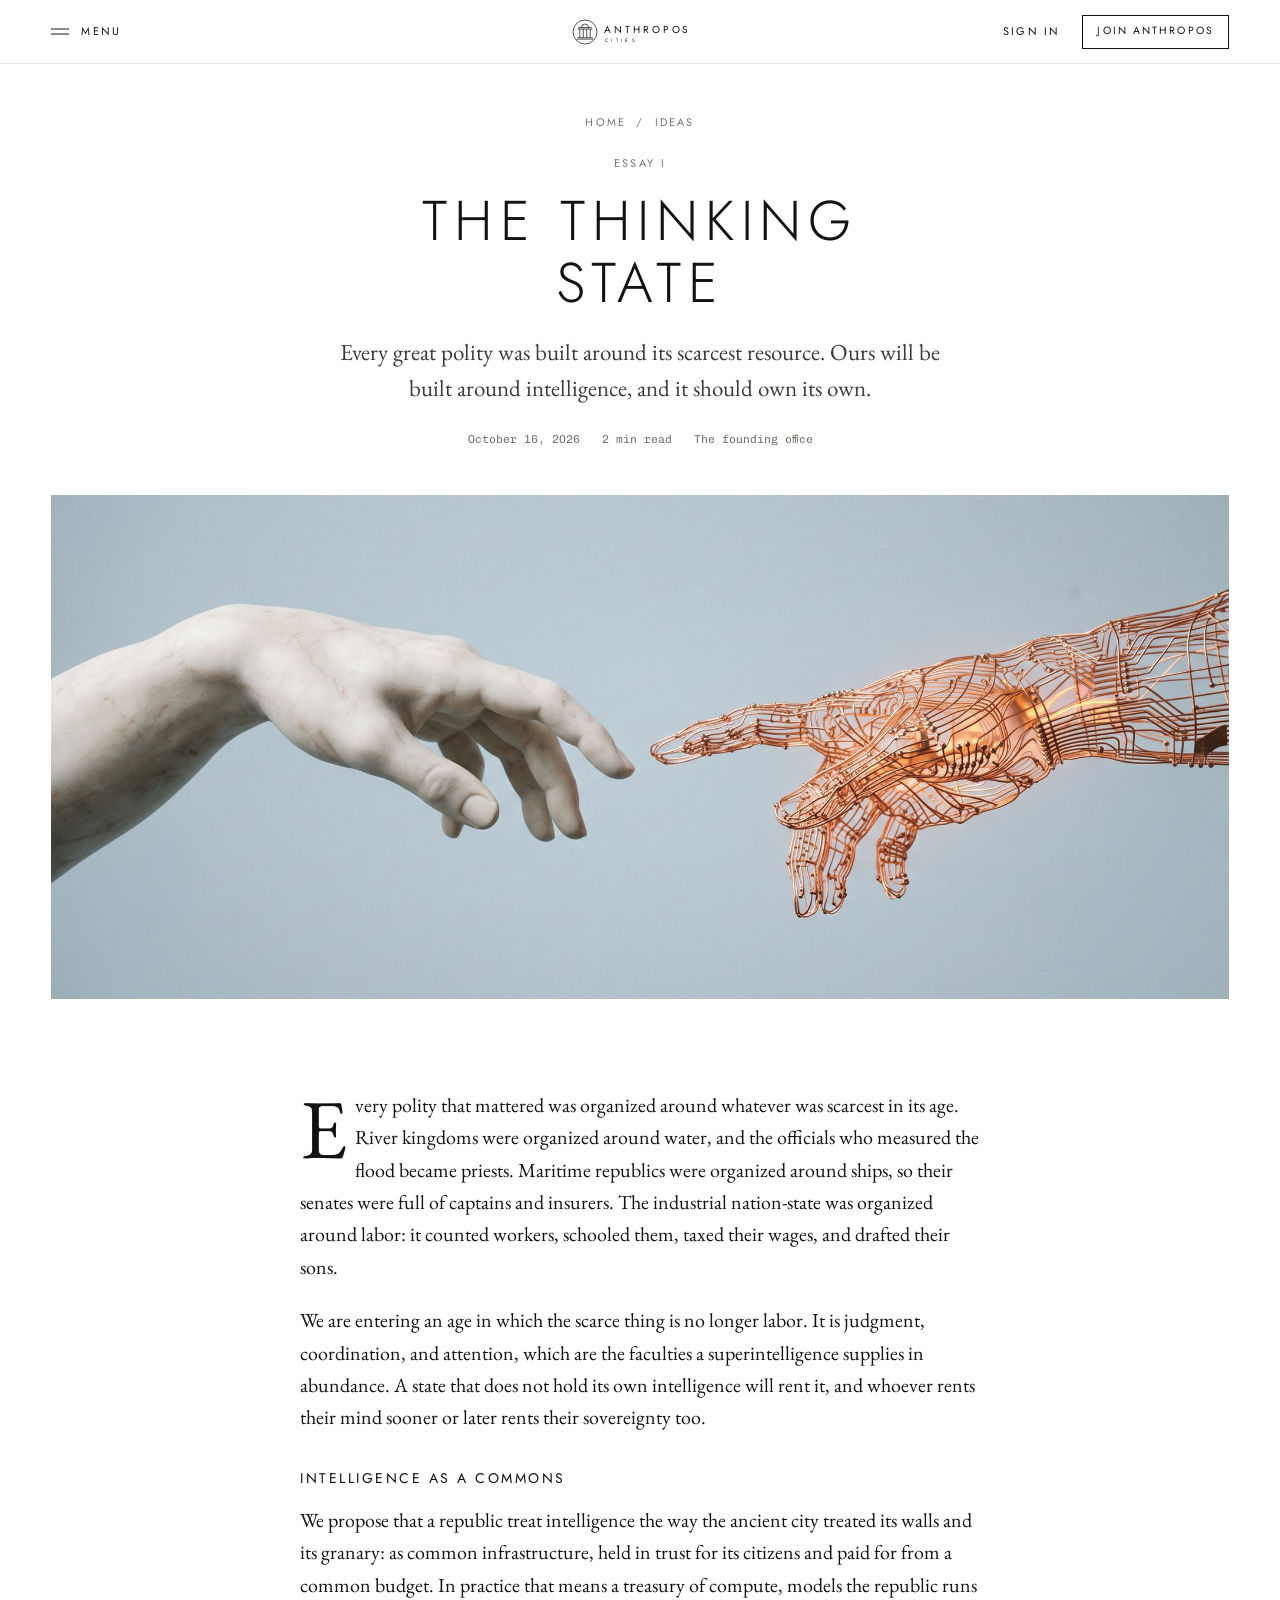
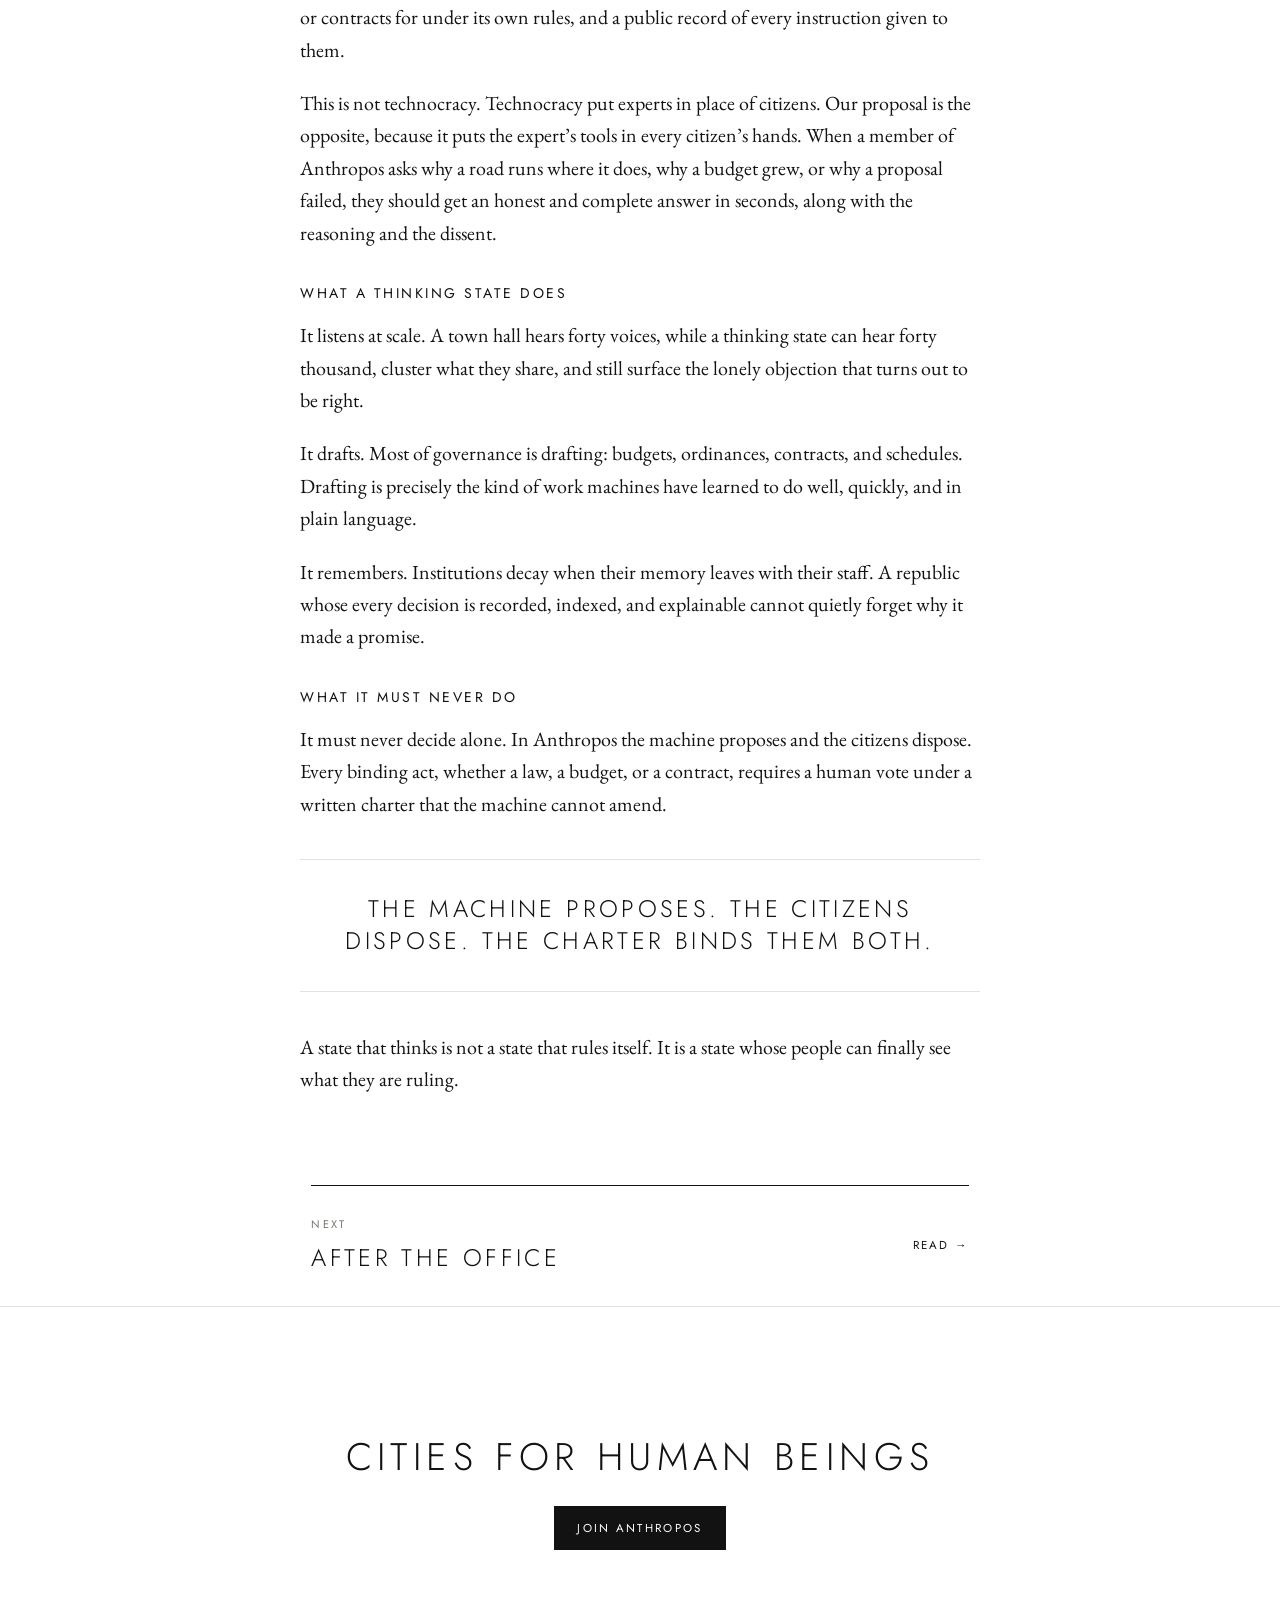
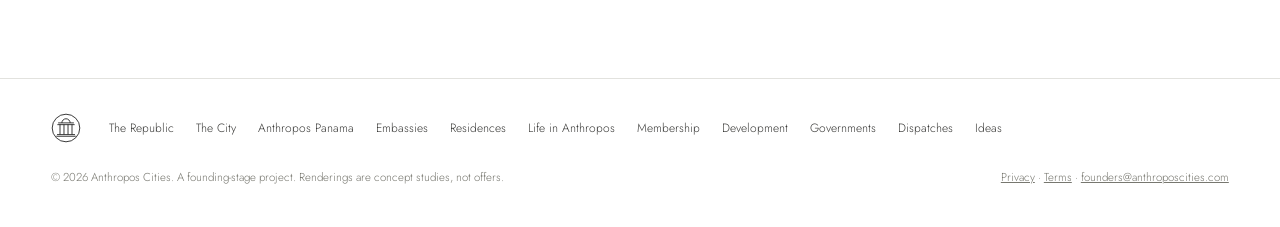
==== commit a634ea9d: "Renombre a Anthropos Cities Co-Authored-By: Claude Opus 5.5 <noreply@anthropic.com>" ====
--- a/article.html
+++ b/article.html
@@ -9,7 +9,7 @@
 <link rel="stylesheet" href="css/site.css">
 <link rel="stylesheet" href="css/home.css">
 <link rel="stylesheet" href="css/pages.css">
-<title>Lyceon</title>
+<title>Anthropos Cities</title>
 <meta name="description" content="">
 </head>
 <body>
--- a/css/site.css
+++ b/css/site.css
@@ -1,4 +1,4 @@
-/* LYCEON · sistema visual compartido */
+/* ANTHROPOS · sistema visual compartido */
 :root{
   --bg:#ffffff; --paper:#f5f5f3; --paper-2:#efefec; --ink:#121212; --ink-2:#3a3a38; --muted:#77776f;
   --line:#e2e2de; --line-2:#cfcfca; --night:#0e0e0d; --steel:#b9bcbf;
@@ -130,3 +130,4 @@
 @media (max-width:640px){.hdr{grid-template-columns:auto 1fr auto;gap:10px}.hdr .logo svg{height:19px}.hdr .acts .btn{padding:0 10px;font-size:9.5px;letter-spacing:.12em;height:32px}}
 @media (max-width:360px){.hdr .acts .btn span{display:none}}
 .mosaic>*,.life-grid>*,.gallery>*,.two-up>*,.news-grid>*,.ideas-grid>*,.split>*,.member>*,.duo>*,.emb-grid>*,.emb-photos>*,.stat-row>*,.campaign>*,.why>*,.spaces>*,.steps3>*{min-width:0}
+section[id]{scroll-margin-top:calc(var(--hdr) - 1px)}
--- a/css/home.css
+++ b/css/home.css
@@ -1,4 +1,4 @@
-/* LYCEON · página principal y piezas reutilizadas por city/panama */
+/* ANTHROPOS · página principal y piezas reutilizadas por city/panama */
 
 /* hero */
 .hero{position:relative;height:100svh;min-height:600px;color:#fff;overflow:hidden;background:#9fb0b4}
--- a/css/pages.css
+++ b/css/pages.css
@@ -1,4 +1,4 @@
-/* LYCEON · páginas interiores (city, panama, embassy, news, content, article, join, neighborhood) */
+/* ANTHROPOS · páginas interiores (city, panama, embassy, news, content, article, join, neighborhood) */
 
 /* city */
 .city3d.tall{height:min(80vh,800px)}
@@ -67,7 +67,7 @@
 .emb-hero::after{content:"";position:absolute;inset:0;background:radial-gradient(ellipse at center,rgba(14,14,13,.55),rgba(14,14,13,.9))}
 .emb-in{position:relative;z-index:2;padding:0 var(--pad)}
 .emb-in svg{width:86px;margin:0 auto 18px;color:#fff}
-.emb-in .wm{font-family:var(--sans);font-size:clamp(34px,5vw,64px);letter-spacing:.32em;font-weight:300;padding-left:.32em}
+.emb-in .wm{font-family:var(--sans);font-size:clamp(24px,5vw,60px);letter-spacing:.24em;font-weight:300;padding-left:.24em}
 .emb-in .sub{font-family:var(--sans);letter-spacing:.6em;font-size:12px;margin-top:6px;padding-left:.6em}
 .emb-in p{font-family:var(--serif);font-size:clamp(17px,1.6vw,21px);max-width:640px;margin:30px auto 0;color:rgba(255,255,255,.88)}
 .axo{width:100%;height:auto}
